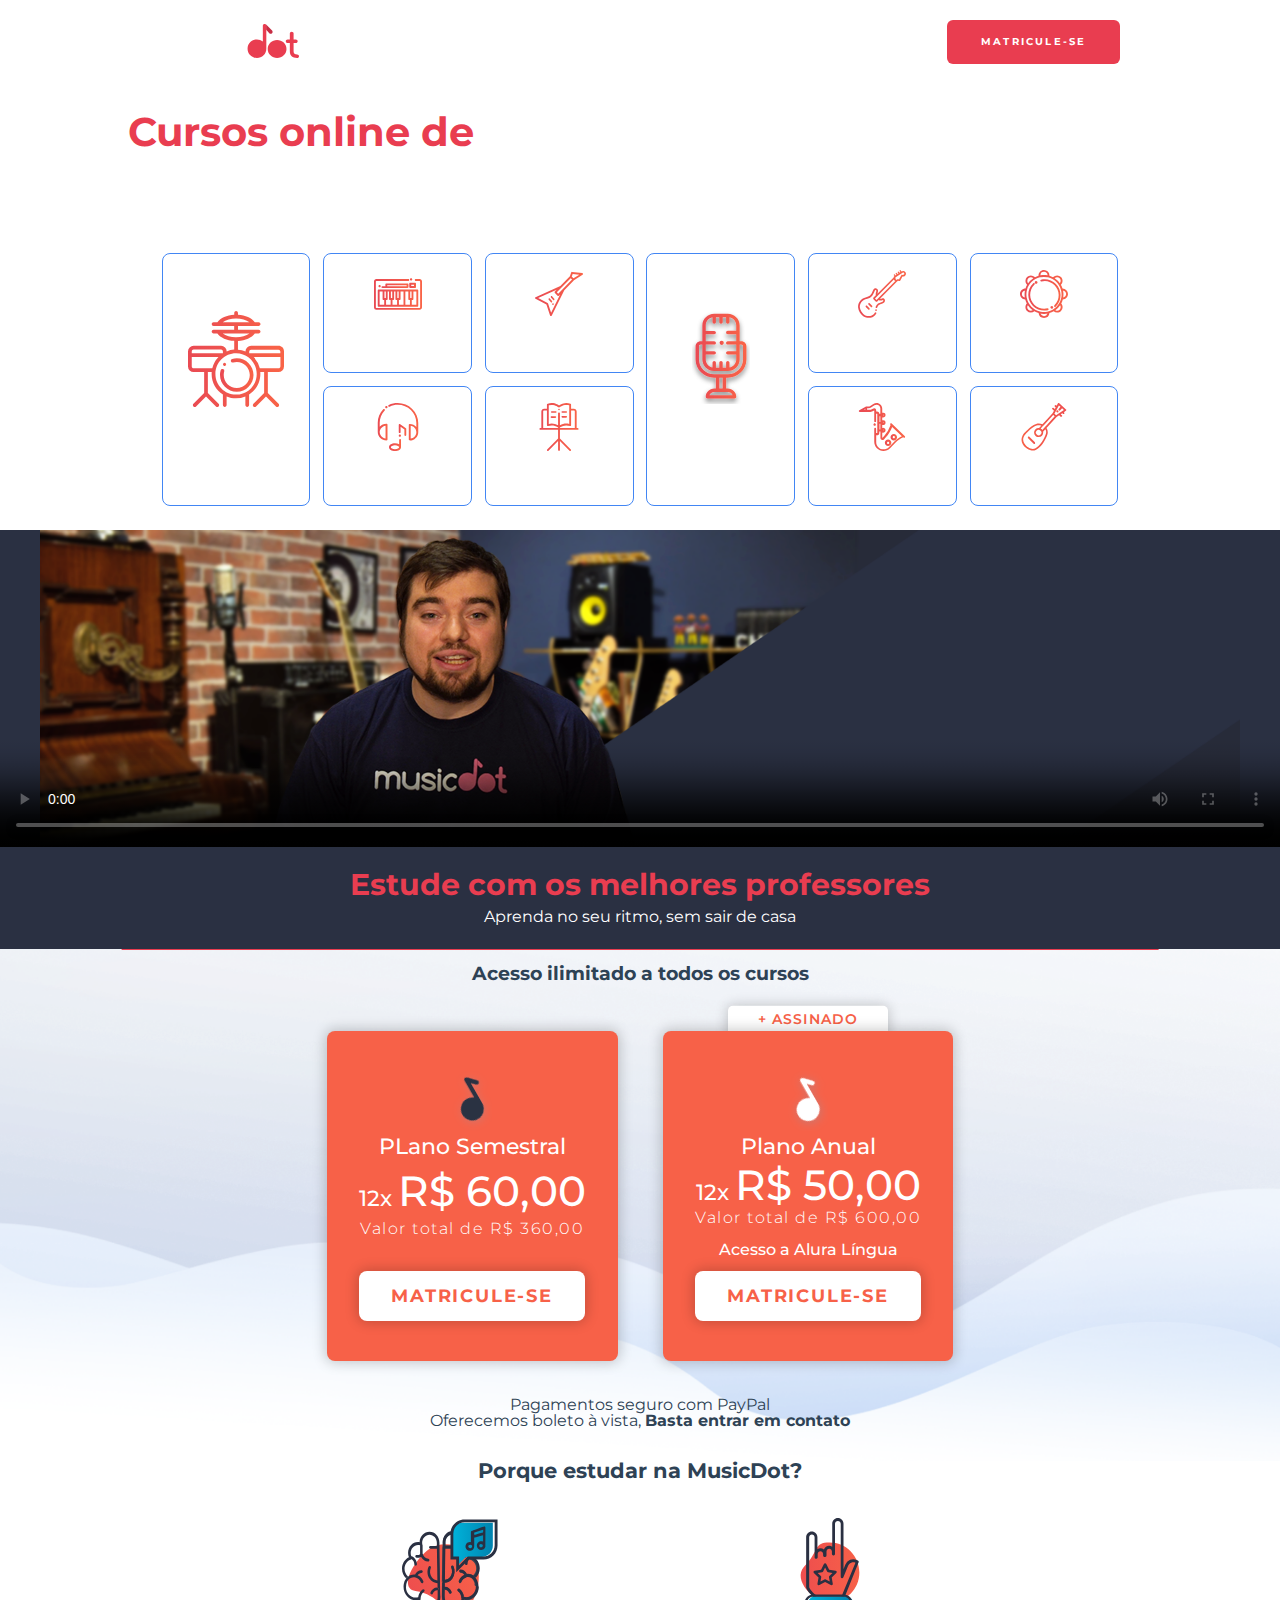
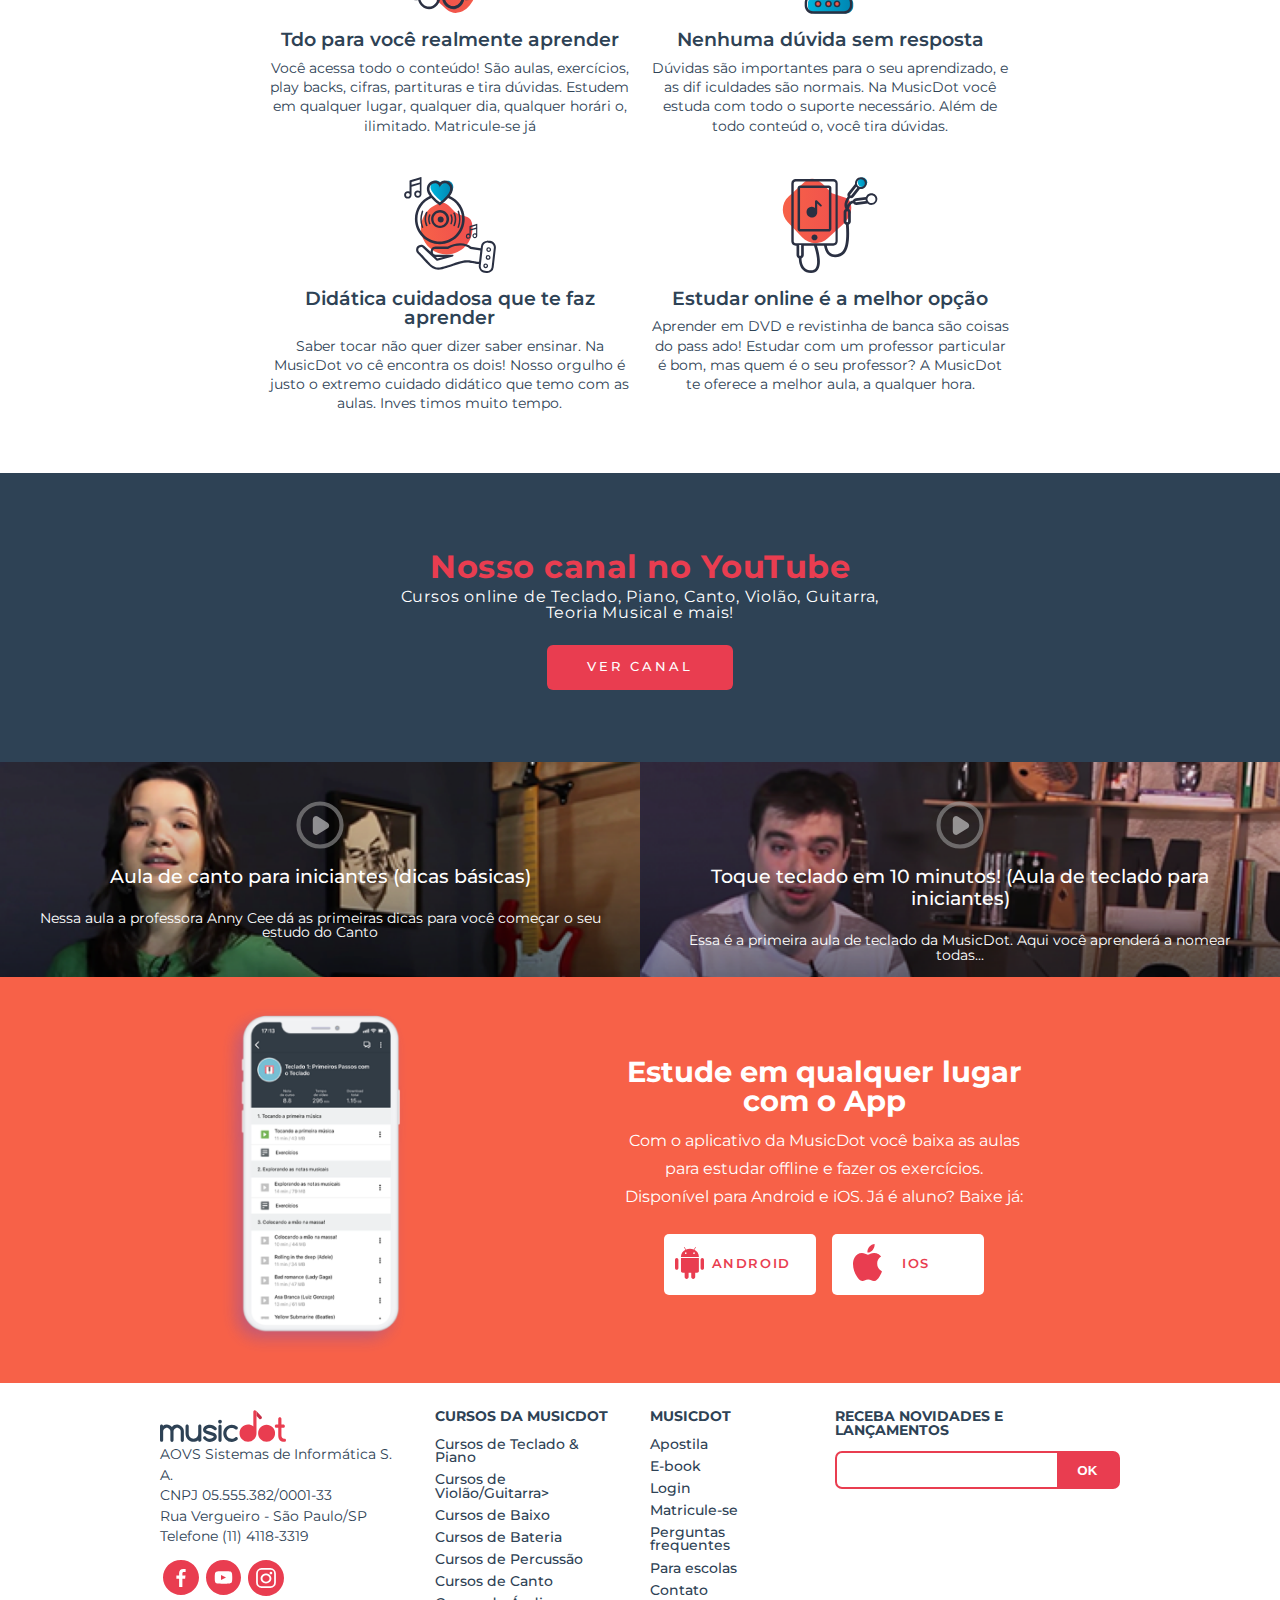
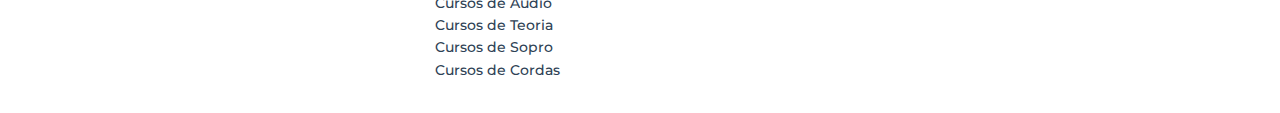
==== index.html @ e0f54ab3 "Adicionados os asquivos do projeto musicdot" ====
<!DOCTYPE html>
<html lang="pt-BR">
<head>
    <meta charset="UTF-8">
    <meta name="viewport" content="width=device-width, initial-scale=1.0">
    <title>MusicDot</title>
    <link rel="icon" href="img/favicon.ico">
    <link rel="stylesheet" href="https://fonts.googleapis.com/css?family=Montserrat:300,400,500,600,700,&display=block">
    <link rel="stylesheet" href="css/reset.css">
    <link rel="stylesheet" href="css/container.css">
    <link rel="stylesheet" href="css/cabecalho.css">
    <link rel="stylesheet" href="css/cursos.css">
    <link rel="stylesheet" href="css/video.css">
    <link rel="stylesheet" href="css/planos.css">
    <link rel="stylesheet" href="css/beneficios.css">
    <link rel="stylesheet" href="css/chamada-youtube.css">
    <link rel="stylesheet" href="css/chamada-app.css">
    <link rel="stylesheet" href="css/rodape.css">
    <link rel="stylesheet" href="css/form-newsletter.css">
</head>
<body>
    <header class="cabecalho container">
        <a href="index.html">
            <img class="cabecalho_logo" src="img/musicdot-logo-light.svg" title="Ir para a página inicial da MusicDot" alt="MusicDot">
        </a>

        <nav>
            <ul>
                <li class="cabecalho_item-menu"><a href="sobre.html#contato"> Contato </a></li>
                <li class="cabecalho_item-menu"><a href="#"> Entrar </a></li>
                <li class="cabecalho_item-menu cabecalho_item-menu--matricular"><a href="#"> Matricule-se </a></li>
            </ul>
        </nav>
    </header>
    <main>
        <section class="cursos">
            <article class="cursos_chamada --largura-grande">
                <h1 class="chamada_titulo">Cursos online de <strong class="chamada_titulo--destaque">música</strong></h1>
                <p>Comece agora e aprenda a sua primeira música em 10 minutos!</p>
                <a href="cursos.html" class="chamada_cursos_matricula botao">Matricule-se</a>
            </article>
            <nav>
                <ul class="cursos_lista">
                    <li class="curso--tecladopiano">
                        <a href="#">Teclado & Piano</a>
                    </li>
                    <li class="curso--violaoguitarra">
                        <a href="#">Violão & Guitarra</a>
                    </li>
                    <li class="curso--baixo">
                        <a href="#">Baixo</a>
                    </li>
                    <li class="curso--bateria curso--destaque">
                        <a href="#">Bateria</a>
                    </li>
                    <li class="curso--percussao">
                        <a href="#">Percussão</a>
                    </li>
                    <li class="curso--canto curso--destaque2">
                        <a href="#">Canto</a>
                    </li>
                    <li class="curso--audio">
                        <a href="#">Áudio</a>
                    </li>
                    <li class="curso--teoria">
                        <a href="#">Teoria</a>
                    </li>
                    <li class="curso--sopro">
                        <a href="#">Sopro</a>
                    </li>
                    <li class="curso--cordas">
                        <a href="#">Cordas</a>
                    </li>
                </ul>
            </nav>
        </section>
        <section class="video">
            <video controls class="video--mobile" src="video/video-promocional.mp4" poster="img/video-principal-mobile.png"></video>
            <video controls class="video--desktop" src="video/video-promocional.mp4" poster="img/video-principal.png"></video>
            <article class="video_textos">
                <h2 class="textos_titulo">Estude com os melhores professores</h2>
                <p>Aprenda no seu ritmo, sem sair de casa</p>
            </article>
        </section>
        <section class="planos">
            <h2 class="planos_titulo">Acesso ilimitado a todos os cursos</h2>
            <article class="cards_planoanual">
                <span class="plano--destaque"> + Assinado</span>
                <div class="planos_card card--anual">
                    <h3 class="plano_titulo">Plano Anual</h3>
                    <p>12x <span class="valor--destaque">R$ 50,00</span></p>
                    <p>Valor total de R$ 600,00</p>
                    <span>Acesso a Alura Língua</span>
                    <a href="cursos.html" class="cards_botao botao">Matricule-se</a>
                </div>
            </article>
            <article class="planos_card card--semestral">
                <h3 class="plano_titulo">PLano Semestral</h3>
                <p>12x <span class="valor--destaque">R$ 60,00</span></p>
                <p>Valor total de R$ 360,00</p>
                <a href="cursos.html" class="cards_botao botao">Matricule-se</a>        
            </article>
            <article class="planos_pagamentos">
                <p>Pagamentos seguro com PayPal</p>
                <p>Oferecemos boleto à vista, <a href="#">Basta entrar em contato</a></p>
            </article>
        </section>
        <section class="beneficios">
            <h2 class="beneficios_titulo">Porque estudar na MusicDot?</h2>
            <ul class="beneficios_lista">
                <li class="beneficio--paravoce">
                    <h3 class="beneficio_titulo">Tdo para você realmente aprender</h3>
                    <p class="beneficio_texto">Você	acessa	todo	o	conteúdo!	São	aulas,	exercícios,	play
                        backs,	cifras,	partituras	e	tira	dúvidas.	Estudem	em	qualquer	lugar,	qualquer	dia,	qualquer	horári
                        o,	ilimitado.	Matricule-se	já</p>
                </li>
                <li class="beneficio--duvidas">
                    <h3 class="beneficio_titulo">Nenhuma	dúvida	sem	resposta</h3>
                    <p class="beneficio_texto">Dúvidas	são	importantes	para	o	seu	aprendizado,	e	as	dif
                        iculdades	são	normais.	Na	MusicDot	você	estuda	com	todo	o	suporte	necessário.	Além	de	todo	conteúd
                        o,	você	tira	dúvidas.</p>
                </li>
                <li class="beneficio--didatica">
                    <h3 class="beneficio_titulo">Didática	cuidadosa	que	te	faz	aprender</h3>
                    <p class="beneficio_texto">Saber	tocar	não	quer	dizer	saber	ensinar.	Na	MusicDot	vo
                        cê	encontra	os	dois!	Nosso	orgulho	é	justo	o	extremo	cuidado	didático	que	temo	com	as	aulas.	Inves
                        timos	muito	tempo.</p>
                </li>
                <li class="beneficio--online">
                    <h3 class="beneficio_titulo">Estudar	online	é	a	melhor	opção</h3>
                    <p class="beneficio_texto">Aprender	em	DVD	e	revistinha	de	banca	são	coisas	do	pass
                        ado!	Estudar	com	um	professor	particular	é	bom,	mas	quem	é	o	seu	professor?	A	MusicDot	te	oferece	
                        a	melhor	aula,	a	qualquer	hora.</p>
                </li>
            </ul>
        </section>
        <section class="chamada_youtube">
            <article class="chamada_youtube_canal youtube_informacao icone--youtube --largura-grande">
                <h2 class="canal_titulo">Nosso canal no YouTube</h2>
                <p class="canal_texto">Cursos online de Teclado, Piano, Canto, Violão, Guitarra, Teoria Musical e mais!</p>
                <a href="https://www.youtube.com/user/musicdotonline" class="canal_button botao">Ver canal</a>
            </article>
            <article class="chamada_youtube_canal chamada_youtube--video1">
                <a href="#" class="video_descricao">
                    <h2 class="descricao_titulo">Aula de canto para iniciantes (dicas básicas)</h2>
                    <p class="descricao_texto">Nessa aula a professora Anny Cee dá as primeiras dicas para você começar o seu estudo do Canto</p>
                </a>
            </article>
            <article class="chamada_youtube_canal chamada_youtube--video2">
                <a href="#" class="video_descricao">
                    <h2 class="descricao_titulo">Toque teclado em 10 minutos! (Aula de teclado para iniciantes)</h2>
                    <p class="descricao_texto">Essa é a primeira aula de teclado da MusicDot. Aqui você aprenderá a nomear todas...</p>
                </a>
            </article>
        </section>
        <section class="chamada_aplicativo">
            <h2 class="aplicativo_titulo">Estude em qualquer lugar com o App</h2>
            <p class="aplicativo_texto">Com o aplicativo da MusicDot você baixa as aulas para estudar offline e fazer os exercícios. Disponível para Android e iOS. Já é aluno? <strong class="texto-destaque">Baixe já:</strong></p>
            <a href="https://play.google.com/story/apps/details?id=br.com.musicdot&hl=en" class="aplicativo_button app_download--android botao">Android</a>
            <a href="https://apps.apple.com/br/app/musicdot/id1333842849>" class="aplicativo_button app_download--ios botao">iOS</a>
        </section>
    </main>
    <footer class="rodape container">
        <section class="rodape_secao rodape_secao--sobre">
            <img class="rodape_logo" src="img/logo.svg" alt="Logo da MusicDot">

            <p class="rodape_infos-empresa">
                AOVS Sistemas de Informática S. A.
                <br>
                CNPJ 05.555.382/0001-33
                <br>
                Rua Vergueiro - São Paulo/SP
                <br>
                Telefone (11) 4118-3319
            </p>

            <ul class="rodape_lista-midias-sociais">
                <li class="rodape_item-midias-sociais">
                    <a href="https://www.facebook.com/user/musicdotonline">
                        <img src="img/footer-icone-facebook.svg" alt="MusicDot no Facebook">
                    </a>
                </li>
                <li class="rodape_item-midias-sociais">
                    <a href="https://www.youtube.com/user/musicdotonline">
                        <img src="img/footer-icone-youtube.svg" alt="MusicDot no Youtube">
                    </a>
                </li>
                <li class="rodape_item-midias-sociais">
                    <a href="https://www.instagram.com/musicdotonline">
                        <img src="img/footer-icone-instagram.svg" alt="Instagram">
                    </a>
                </li>
            </ul>
        </section>

        <section class="rodape_secao rodape_secao--cursos">
            <h2 class="rodape_titulo">Cursos da MusicDot</h2>
            <nav>
                <ul>
                    <li class="rodape_item-lista"><a href="#">Cursos de Teclado & Piano</a></li>
                    <li class="rodape_item-lista"><a href="#">Cursos de Violão/Guitarra></li>
                    <li class="rodape_item-lista"><a href="#">Cursos de Baixo</a></li>
                    <li class="rodape_item-lista"><a href="#">Cursos de Bateria</a></li>
                    <li class="rodape_item-lista"><a href="#">Cursos de Percussão</a></li>
                    <li class="rodape_item-lista"><a href="#">Cursos de Canto</a></li>
                    <li class="rodape_item-lista"><a href="#">Cursos de Áudio</a></li>
                    <li class="rodape_item-lista"><a href="#">Cursos de Teoria</a></li>
                    <li class="rodape_item-lista"><a href="#">Cursos de Sopro</a></li>
                    <li class="rodape_item-lista"><a href="#">Cursos de Cordas</a></li>
                </ul>
            </nav>
        </section>

        <section class="rodape_secao rodape_secao--links">
            <h2 class="rodape_titulo">MusicDot</h2>
            <nav>
                <ul>
                    <li class="rodape_item-lista"><a href="#">Apostila</a></li>
                    <li class="rodape_item-lista"><a href="#">E-book</a></li>
                    <li class="rodape_item-lista"><a href="#">Login</a></li>
                    <li class="rodape_item-lista"><a href="#">Matricule-se</a></li>
                    <li class="rodape_item-lista"><a href="#">Perguntas frequentes</a></li>
                    <li class="rodape_item-lista"><a href="#">Para escolas</a></li>
                    <li class="rodape_item-lista"><a href="#">Contato</a></li>
                </ul>
            </nav>
        </section>

        <section class="rodape_secao rodape_secao--newsletter">
            <h2 class="rodape_titulo">Receba novidades e lançamentos</h2>

            <form action="#" method="get" class="form-newsletter">
                <label for="form-newsletter_label" class="form-newsletter_label">
                    Seu email pessoal
                </label>
                <input id="email-newsletter" name="email-newsletter" type="email" class="form-newsletter_campo">
                <button type="submit" class="form-newsletter_botao">
                    OK
                </button>
            </form>
        </section>

    </footer>
</body>
</html>
---- css/container.css ----
.container {
    padding-left: 5%;
    padding-right: 5%;
}

@media (min-width: 1066px) {
    .container {
        padding-left: calc((100% - 960px) / 2);
        padding-right: calc((100% - 960px) / 2);
    }
}

@media (min-width: 1440px) {
    .container {
        padding-left: calc((100% - 1200px) / 2);
        padding-right: calc((100% - 1200px) / 2);
    }
}
---- css/cabecalho.css ----
.cabecalho {
    position: absolute;
    top: 0;
    width: 100%;
    box-sizing: border-box;

    text-align: center;
    font-size: 0.6rem;
    font-weight: bold;
    text-transform: uppercase;
    letter-spacing: 0.23em;
    
    color: #FFFFFF;
    /*background-color: #2D5377;*/
}

.cabecalho_logo {
    padding: 1.5em 0;
    width: 14.5em;
}

.cabecalho_menu {
    display: flex;
    justify-content: space-evenly;
    flex-wrap: wrap;

    background-color: #272b3a87;
}

.cabecalho_item-menu {
    display: inline-block;
}

.cabecalho_item-menu a {
    display: inline-block;
    padding: 1.86em 1.42em;
}

@media (min-width: 640px) {
    .cabecalho {
        padding-top: 0;
        padding-bottom: 0;
        display: flex;
        justify-content: space-between;
        align-items: center;
    }

    .cabecalho_logo {
        padding: 2.5em 0;
    }

    .cabecalho_menu {
        background-color: transparent;
    }
}

@media (min-width: 770px) {
    .cabecalho_item-menu--matricular {
        margin-left: 1.42em;

        border-radius: 6px;
        background-color: #e93d50;
    }

    .cabecalho_item-menu--matricular a {
        padding: 1.8em 3.5em;
    }
}

/*@media (min-width: 1066px) {
    .cabecalho {
        padding-left: calc((100% - 960px) / 2);
        padding-right: calc((100% - 960px) / 2);
    }
}
---- css/cursos.css ----
.--largura-maxima {
    width: 100%;
}

.--largura-grande {
    width: 80%;
}

.botao {
    font-size: .8rem;
    font-weight: 500;
    letter-spacing: 2.9px;
    text-transform: uppercase;
    padding: 1rem 40px;
    margin-top: .5rem;
    margin-bottom: .5rem;
    border-radius: 6px;
    transition: .25s;
}

.botao:hover {
    transform: translate(0, .22rem);
    transition: .25s;
}

.cursos {
    color: #ffffff;
    text-align: center;
    background-image: url(../img/home-background-mobile.png);
    background-size: cover;
    padding-top: 9.5rem;
    display: flex;
    flex-direction: column;
    align-items: center;
}

.cursos_chamada {
    display: flex;
    flex-direction: column;
    align-items: center;
}

.chamada_titulo {
    color: #e93d50;
    font-weight: 700;
    font-size: 1.2rem;
    margin-bottom: .3rem;
}

.chamada_titulo--destaque {
    color: #ffffff;
}

.chamada p {
    font-weight: 500;
    line-height: 1.3;
    margin: 1rem 0;
}

.chamada_cursos_matricula {
    color: #ffffff;
    background-color: #e93d50;
}

.cursos_lista {
    font-size: .7rem;
    font-weight: 600;
    margin-top: 1rem;
    margin-bottom: 1rem;
    display: grid;
    grid-template-columns: 7rem 7rem;
    grid-template-rows: repeat(5, 4.5rem);
    grid-gap: .5rem;
    text-align: center;
}

.cursos_lista li {
    border: 1px solid #4286f4;
    border-radius: 8px;
    box-sizing: border-box;
    display: flex;
    justify-content: space-around;
    align-items: center;
    background-repeat: no-repeat;
    background-size: 2rem 2rem;
    background-position: top .6rem center;
    padding-top: 2.5rem;
    transition: .25s;
}

.cursos_lista li:hover {
    transform: translate(0, .22rem);
    background-color: rgba(66, 134, 244, 0.337);
    transition: .25s;
}

.curso--tecladopiano {
    background-image: url(../img/icone-teclado-piano.svg);
}

.curso--violaoguitarra {
    background-image: url(../img/icones-violao-guitarra.svg);
}

.curso--baixo {
    background-image: url(../img/icones-baixo.svg);
}

.curso--bateria{
    background-image: url(../img/icones-bateria.svg);
}

.curso--percussao {
    background-image: url(../img/icones-percussao.svg);
}

.curso--canto {
    background-image: url(../img/icones-canto.svg);
}

.curso--audio{
    background-image: url(../img/icones-audio.svg);
}

.curso--teoria {
    background-image: url(../img/icones-teoria.svg);
}

.curso--sopro {
    background-image: url(../img/icones-sopro.svg);
}

.curso--cordas {
    background-image: url(../img/icone-cordas.svg);
}

.cursos_lista img {
    width: 2rem;
    height: 2rem;
    margin-bottom: 5px;
}

@media(min-width: 768px) {
    .cursos {
        padding: 6rem 5% 0;
        background-image: url(../img/home-background.png);
    }

    .cursos_chamada {
        width: 300px;
        align-items: flex-start;
        align-self: flex-start;
        text-align: left;
    }

    .chamada_titulo {
        font-size: 2rem;
    }

    .chamada_cursos_matricula {
        display: none;
    }

    .cursos_lista {
        grid-template-columns: repeat(5, 7rem);
        grid-template-rows: 5.5rem 5.5rem 5.5rem;
        gap: .8rem;
    }

    .cursos_lista li {
        background-repeat: no-repeat;
        background-size: 2rem 2rem;
        background-position: top 1rem center;
        padding-top: 2.5rem;
    }

    .cursos_lista .curso--destaque {
        order: -1;
        grid-area: 1/1/span 3/3;
        padding-top: 5.5rem;
        background-size: 6rem 6rem;
        background-position: top 3.6rem center;
    }
}

@media(min-width: 1200px) {
    .cursos {
        padding: 7rem 10% 0;
    }

    .cursos_chamada {
        width: 450px;
    }

    .chamada_titulo {
        font-size: 2.5rem;
    }

    .cursos_lista {
        grid-template-columns: repeat(6, 9.3rem);
        grid-template-rows: 7.5rem 7.5rem;
        margin-top: 1.5rem;
        margin-bottom: 1.5rem;
    }

    .cursos_lista li {
        background-repeat: no-repeat;
        background-size: 3rem 3rem;
        background-position: top 1rem center;
        padding-top: 2.5rem;
    }

    .cursos_lista .curso--destaque {
        order: -1;
        grid-area: 1/1/span 2/2;
        padding-top: 6rem;
        background-size: 6rem 6rem;
        background-position: top 3.6rem center;
    }

    .cursos_lista .curso--destaque2 {
        order: -1;
        grid-area: 1/4/span 2/5;
        padding-top: 6rem;
        background-size: 6rem 6rem;
        background-position: top 3.6rem center;
    }

    .cursos_lista p {
        font-size: .9rem;
    }

    .curso--destaque2 .imagem-destaque2 {
        width: 6rem;
        height: 6rem;
        margin-bottom: .8rem;
    }
}

@media(min-width: 1440px) {
    .cursos_lista {
        grid-template-columns: repeat(6, 11rem);
    }
}

@media(min-width: 1600px) {
    .cursos_lista {
        grid-template-columns: repeat(6, 13rem);
    }

    .cursos_lista img {
        width: 3rem;
        height: 3rem;
        margin-bottom: 10px;
    }
}
---- css/video.css ----
.video {
    display: flex;
    flex-direction: column;
    align-items: center;
    text-align: center;
    color: #ffffff;
    background-color: #2a3042;
}

.video--mobile {
    width: 100%;
    height: 8.9rem;
}

.video--desktop {
    display: none;
}

.video_textos {
    margin-top: 1rem;
    margin-bottom: 1rem;
    position: relative;
    padding: 0 10%;
    box-sizing: border-box;
}

.textos_titulo {
    font-weight: 700;
    font-size: 1.2rem;
    margin-bottom: .3rem;
    margin-bottom: .5rem;
}

.textos_titulo::first-line {
    color: #e93d50;
}

@media(min-width: 768px) {
    .video--mobile {
        display: none;
    }

    .video--desktop {
        display: block;
        width: 100%;
        height: 12.8rem;
    }

    .textos_titulo {
        font-size: 1.5rem;
    }
}

@media(min-width: 1200px) {
    .video--desktop {
        height: 19.8rem;
    }

    .video_textos {
        margin-top: 1.5rem;
        margin-bottom: 1.5rem;
    }

    .video_textos::before {
        width: 5rem;
        height: 5rem;
    }

    .textos_titulo {
        font-size: 1.9rem;
    }
}

@media(min-width: 1600px) {
    .video--desktop {
        height: 26.8rem;
    }
}
---- css/planos.css ----
.planos {
    background-image: url(../img/planos-background-mobile.png);
    background-size: cover;
    background-repeat: no-repeat;
    text-align: center;
    padding-top: 15px;
    padding-bottom: 1.8rem;
    display: grid;
    justify-items: center;
    position: relative;
}

.planos::before{
    content: "";
    width: 81%;
    height: .1rem;
    background-color: #e93d50;
    position: absolute;
    top: 0;
    left: 50%;
    transform: translate(-50%, 0);
}

.planos_titulo{
    font-size: .85rem;
    font-weight: 700;
    margin-bottom: 2rem;
}

.planos_card{
    background-color: #f76148;
    border-radius: 8px;
    margin-bottom: 1.3rem;
    color: #fff;
    padding: 4rem 1rem 1rem;
    display: flex;
    flex-direction: column;
    align-items: center;
    box-shadow: 0 0 .8rem .1rem rgba(0, 0, 0, .2);
    background-repeat: no-repeat;
    background-size: 1.7rem;
    background-position: top 1.5rem center;
}

.card--anual{
    background-image: url(../img/simbolo-musidot-branco.svg);
}

.card--semestral{
    background-image: url(../img/simbolo-musidot-dark.svg);
}

.plano_titulo{
    margin: 8px 0;
}

.planos_card p + p{
    font-weight: 300;
    margin-top: .2rem;
    letter-spacing: 1.5px;
}

.plano_titulo, .plano_titulo + p{
    font-size: 1rem;
    font-weight: 500;
}

.valor--destaque{
    font-size: 2rem;
    font-weight: 700;
}

.planos_card span{
    font-weight: 500;
}

.cards_botao{
    color: #f76148;
    text-transform: uppercase;
    letter-spacing: 1.8px;
    font-weight: 600;
    border-radius: 8px;
    margin-top: .8rem;
    padding: 1rem 2rem;
    background-color: #fff;
    box-shadow: 0 0 .8rem .1rem rgba(0, 0, 0, .2);
}

.card--anual{
    position: relative;
    z-index: 2;
}

.plano--destaque{
    color: #f76148;
    font-weight: 600;
    text-transform: uppercase;
    letter-spacing: 1.1px;
    width: 8rem;
    padding: .4rem 0 .8rem;
    border-radius: 5px;
    box-shadow: 0 0 .8rem .05rem rgba(0, 0, 0, .2);
    background-color: #fff;
    position: absolute;
    transform: translate(-50%, -65%);
    z-index: 1;
}

.card--anual p + p, .card--semestral p + p{
    margin-bottom: 1rem;
}

.planos > p {
    width: 250px;
    font-size: .6rem;
    font-weight: 600;
    line-height: 18px;
}

.planos a{
    font-weight: 700;
}

@media(min-width:768px){
    .planos{
        grid-template-columns: 20rem 20rem;
        grid-template-areas: 
        "header header"
        "card1 card2"
        "footer footer";
        gap: 1rem;
        justify-content: center;
        padding-bottom: 2rem;
        background-image: url(../img/planos-background.png);
        background-size: cover;
    }

    .planos_titulo{
        grid-area: header;
    }

    .cards_planoanual{
        grid-area: card2;
    }

    .card--semestral{
        grid-area: card1;
    }

    .planos_pagamentos{
        grid-column-end: span 2;
    }

    .planos--maisassinado{
        font-size: .8rem;
    }

    .planos_card{
        padding: 6rem 2rem 2rem;
        justify-content: space-between;
        background-size: 2.5rem;
        background-position: top 2.5rem center;
    }

    .planos_card img{
        width: 2.5rem;
    }

    .plano_titulo, .plano_titulo + p{
        font-size: 1.4rem;
        font-weight: 500;
    }

    .valor--destaque{
        font-size: 2.6rem;
        font-weight: 700;
    }

    .plano--destaque{
        font-size: .6rem;
    }

    .cards_botao{
        font-size: 1.1rem;
        transition: .25s;
    }

    .planos > p{
        font-size: .9rem;
        font-weight: 600;
        line-height: 18px;
    }
}

@media(min-width:1200px){
    .planos_titulo{
        font-size: 1.2rem;
    }

    .plano--destaque{
        font-size: .9rem;
        width: 10rem;
        transform: translate(-50%, -75%);
    }

}
---- css/beneficios.css ----
.beneficios{
    text-align: center;
    margin-bottom: 2rem;
    padding: 0 10%;
    display: flex;
    flex-direction: column;
    align-items: center;
}

.beneficios_titulo{
    font-size: 1rem;
    font-weight: 700;
}

.beneficios_lista li{
    padding-top: 5.5rem;
    background-repeat: no-repeat;
    background-size: 4rem 4rem;
    background-position: top 20px center;
}

.beneficio--paravoce{
    background-image: url(../img/icone-beneficios-tudo-para-voce.svg);
}

.beneficio--duvidas{
    background-image: url(../img/icone-beneficios-nenhuma-duvida.svg);
}

.beneficio--didatica{
    background-image: url(../img/icone-beneficios-didatica-cuidadosa.svg);
}

.beneficio--online{
    background-image: url(../img/icone-beneficios-online.svg);
}

.beneficio_titulo{
    font-size: .8rem;
    font-weight: 600;
    margin-top: 1rem;
    margin-bottom: .2rem;
}

.beneficio_texto{
    line-height: 1rem;
}

@media(min-width:768px){
    .beneficios{
        margin-bottom: 3.7rem;
    }

    .beneficios_lista{
        display: grid;
        grid-template-columns: 17.5rem 17.5rem;
        gap: 1rem;
    }

    .beneficios_titulo{
        margin-bottom: 1rem;
    }

    .beneficio_titulo{
        font-size: 1.1rem;
    }

    .beneficio_texto{
        font-size: .8rem;
    }
}

@media(min-width:1200px){
    .beneficios_titulo{
        font-size: 1.3rem;
    }

    .beneficios_lista{
        gap: 1.3rem;
        grid-template-columns: 22.5rem 22.5rem;
    }

    .beneficios_lista li{
        padding-top: 7.25rem;
        background-size: 6rem 6rem;
    }

    .beneficio_titulo{
        font-size: 1.2rem;
        margin-bottom: .6rem;
    }

    .beneficio_texto{
        font-size: .9rem;
        line-height: 1.2rem;
    }
}
---- css/chamada-youtube.css ----
.chamada_youtube {
    background-color: #2e4255;
    display: grid;
    justify-items: center;
}

.chamada_youtube_canal {
    color: #fff;
    display: flex;
    flex-direction: column;
    align-items: center;
    text-align: center;
    padding: 1.2rem 2rem .9rem;
    position: relative;
    box-sizing: border-box;
}

.icone--yotube::before {
    content: "";
    width: 3rem;
    height: 3rem;
    background-image: url(../img/icone-youtube.svg);
    background-size: 100%;
    background-repeat: no-repeat;
    position: absolute;
    top: 0;
    left: 50%;
    transform: translate(-50%, -50%);
}

.canal_titulo {
    color: #e93d50;
    font-size: 1rem;
    font-weight: 700;
    margin-top: .9rem;
    margin-bottom: .1rem;
    letter-spacing: .5px;
}

.canal_texto {
    font-size: .6rem;
    letter-spacing: .8px;
    line-height: 12px;
    margin-bottom: 1rem;
}

.canal_button {
    color: #fff;
    background-color: #e93d50;
}

.video_descrical {
    width: 85%;
}

.descricao_titulo {
    font-size: .9rem;
    font-weight: 500;
    line-height: 15px;
    margin-bottom: .5rem;
}

.descricao_titulo::before {
    content: "";
    width: 3rem;
    height: 3rem;
    background-image: url(../img/play-button.svg);
    background-size: 100%;
    display: block;
    margin: 1.2rem auto 1rem;
}

.chamada_youtube--video1 {
    background-image: url(../img/videos-thumbnail-video1.png);
}

.chamada_youtube--video2 {
    background-image: url(../img/videos-thumbnail-video2.png);
}

.chamada_youtube--video1,
.chamada_youtube--video2 {
    background-size: cover;
    width: 100%;
}

@media(min-width:768px) {
    .chamada_youtube {
        grid-template-columns: 1fr 1fr;
        grid-template-areas:
            "chamada chamada"
            "video1 video2";
    }

    .youtube_informacao {
        padding: 2rem 17%;
        box-sizing: border-box;
        grid-area: chamada;
    }

    .icone--youtube::before {
        width: 5rem;
        height: 5rem;
    }

    .chamada_youtube--video1 {
        grid-area: video1;
    }

    .chamada_youtube--video2 {
        grid-area: video2;
    }

    .canal_titulo {
        font-size: 1.5rem;
    }

    .descricao_texto {
        font-size: .8rem;
    }
}

@media(min-width:1200px){
    .youtube_informacao{
        padding: 4rem 20%;
    }

    .icone--yotube::before{
        width: 6rem;
        height: 6rem;
    }

    .canal_titulo{
        font-size: 2rem;
        margin-bottom: .4rem;
    }

    .canal_texto{
        font-size: 1rem;
        line-height: 1rem;
    }

    .video_descrical{
        width: 75%;
        text-align: left;
    }

    .descricao_titulo{
        font-size: 1.2rem;
        line-height: 1.4rem;
        margin-bottom: 1.5rem;
    }

    .descricao_texto{
        font-size: .9rem;
    }
}
---- css/chamada-app.css ----
.chamada_aplicativo{
    color: #fff;
    text-align: center;
    background-color: #f76148;
    padding: 2rem 7.5%;
    display: grid;
    grid-template-columns: 1fr 1fr;
    grid-template-rows: auto;
    justify-items: center;
}

.aplicativo_titulo{
    font-size: 1.2rem;
    font-weight: 700;
    margin-bottom: .8rem;
    line-height: 24px;
    grid-column-end: span 2;
}

.aplicativo_texto{
    line-height: 20px;
    margin-bottom: 15px;
    grid-column-end: span 2;
}

.texto_destaque{
    font-weight: 600;
}

.chamada_aplicativo_button--wrapper{
    display: flex;
    justify-content: space-evenly;
}

.aplicativo_button{
    color: #e93d50;
    font-weight: 600;
    letter-spacing: 1.6px;
    text-transform: uppercase;
    background-color: #fff;
    border: none;
    border-radius: 5px;
    width: 5.9rem;
    padding: 1rem 0 1rem 1rem;
    box-sizing: border-box;
    font-size: .5rem;
    background-size: 1.2rem;
    background-repeat: no-repeat;
}

.app_download--android{
    background-image: url(../img/icone-android-logo.svg);
    background-position: left .5rem center;
    padding-left: 1.4rem;
}

.app_download--ios{
    background-image: url(../img/icone-apple-logo.svg);
    background-position: left 1rem top .4rem;
}

.aplicativo--icone{
    width: 1.2rem;
    height: 1.2rem;
    margin-right: .2rem;
    vertical-align: middle;
}

@media(min-width: 768px){
    .chamada_aplicativo{
        background-image: url(../img/mockup-app.png);
        background-size: 12rem;
        background-position: left 20% center;
        background-repeat: no-repeat;
        padding: 5rem 20%;
        grid-template-columns: 1fr 9rem 9rem;
        column-gap: 1rem;
        grid-template-areas: 
        ". titulo titulo"
        ". texto texto"
        ". android ios";
    }

    .aplicativo_titulo{
        font-size: 1.5rem;
        line-height: 29px;
        grid-area: titulo;
    }

    .aplicativo_texto{
        line-height: 28px;
        grid-area: texto;
    }

    .app_download--android{
        grid-area: android;
        justify-self: flex-end;
    }

    .app_download--ios{
        grid-area: ios;
        justify-self: flex-start;
    }
}

@media(min-width:1200px){
    .chamada_aplicativo{
        grid-template-columns: 1fr 12rem 12rem;
    }

    .aplicativo_titulo{
        font-size: 1.8rem;
    }

    .aplicativo_button{
        width: 9.5rem;
        font-size: .8rem;
        background-size: 1.8rem;
        padding: 1.5rem 0 1.5rem 1rem;
    }

    .app_download--android{
        background-position: left .7rem top .8rem;
        padding-left: 1.4rem;
    }

    .app_download--ios{
        background-position: left 1.3rem top .6rem;
    }
}
---- css/rodape.css ----
.rodape {
    /*padding: 2em 5%;*/
    padding-top: 2em;
    padding-bottom: 2em;

    text-align: center;
    font-size: 0.7rem;
}

.rodape_logo {
    width: 11.25em;
    font-size: 0.7rem;
}

.rodape_lista-midias-sociais {
    display: flex;
    justify-content: center;
}

.rodape_infos-empresa {
    line-height: 1.5;
}

/*.rodape_secao + .rodape_secao {
    margin-top: 2em;
}
*/
.rodape_lista-midias-sociais {
    display: flex;
    justify-content: center;
    margin-top: 1em;
}

.rodape_item-midias-sociais {
    width: 2.62em;
    margin: 0 .25em;
}

.rodape_item-midias-sociais img {
    width: 100%;
}

.rodape_titulo {
    margin-bottom: 1em;

    font-size: 1.45em;
    font-weight: bold;
    text-transform: uppercase;
}

.rodape_item-lista {
    font-weight: 500;
    margin: 0.625em 0;
}

@media(max-width: 640px) {
    .rodape_secao + .rodape_secao {
        margin-top: 2em;
    }
}

@media(min-width: 640px) and (max-width: 1200px) {
    .rodape {
        display: flex;
        flex-wrap: wrap;
        justify-content: space-between;

        font-size: 1rem;
    }

    .rodape_secao--sobre,
    .rodape_secao--cursos,
    .rodape_secao--links,
    .rodape_secao--newsletter {
        width: 45%;
    }

    .rodape_secao--cursos {
        order: 1;
        margin: 0;
    }

    .rodape_secao--links {
        order: 2;
        margin: 0;
    }

    .rodape_secao--sobre {
        order: 3;
        margin-top: 2em;
    }

    .rodape_secao--newsletter {
        order: 4;
        margin-top: 2em;
    }
}

@media(min-width: 1200px) {
    .rodape {
        display: flex;
        justify-content: space-between;
        font-size: 0.85rem;

        text-align: left;
    }

    .rodape_titulo {
        font-size: 1em;
    }

    .rodape_lista-midias-sociais {
        justify-content: left;
    }

    .rodape_secao {
        margin-top: 0;
    }

    .rodape_secao + .rodape_secao {
        margin-left: 2em;
    }
}
---- css/form-newsletter.css ----
.form-newsletter {
    display: flex;
    width: 100%;
    overflow: hidden;
    box-sizing: border-box;

    border-radius: 7px;
    border: 2px solid #e93d50;
    background-color: #e93d50;
}

.form-newsletter_label {
    position: absolute;
    left: -10000px;
    width: 1px;
    height: 1px;
    overflow: hidden;
}

.form-newsletter_campo {
    padding: .6rem .4rem;
    flex-grow: 1;
    border: none;
}

.form-newsletter_botao {
    flex-grow: 1;
    border: none;

    text-transform: uppercase;
    font-weight: 600;

    background-color: #e93d50;
    color: #ffffff;
}
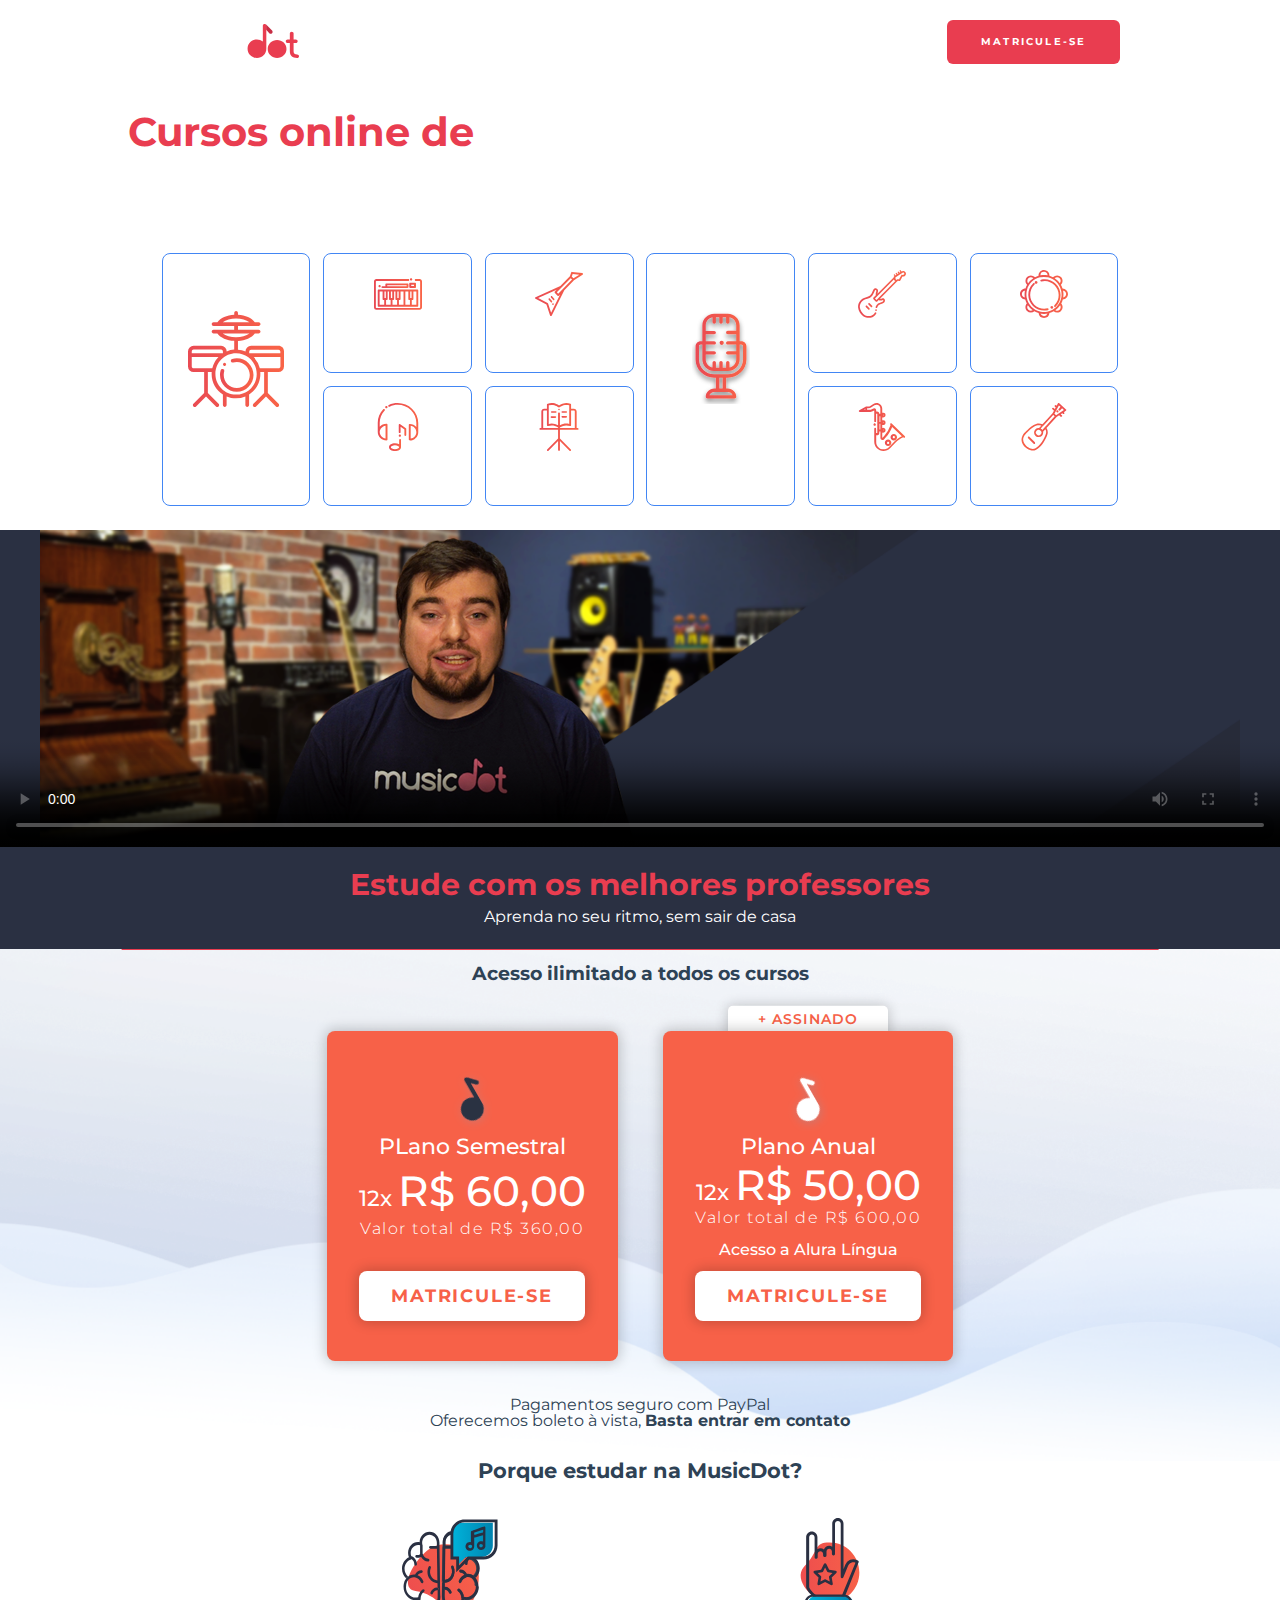
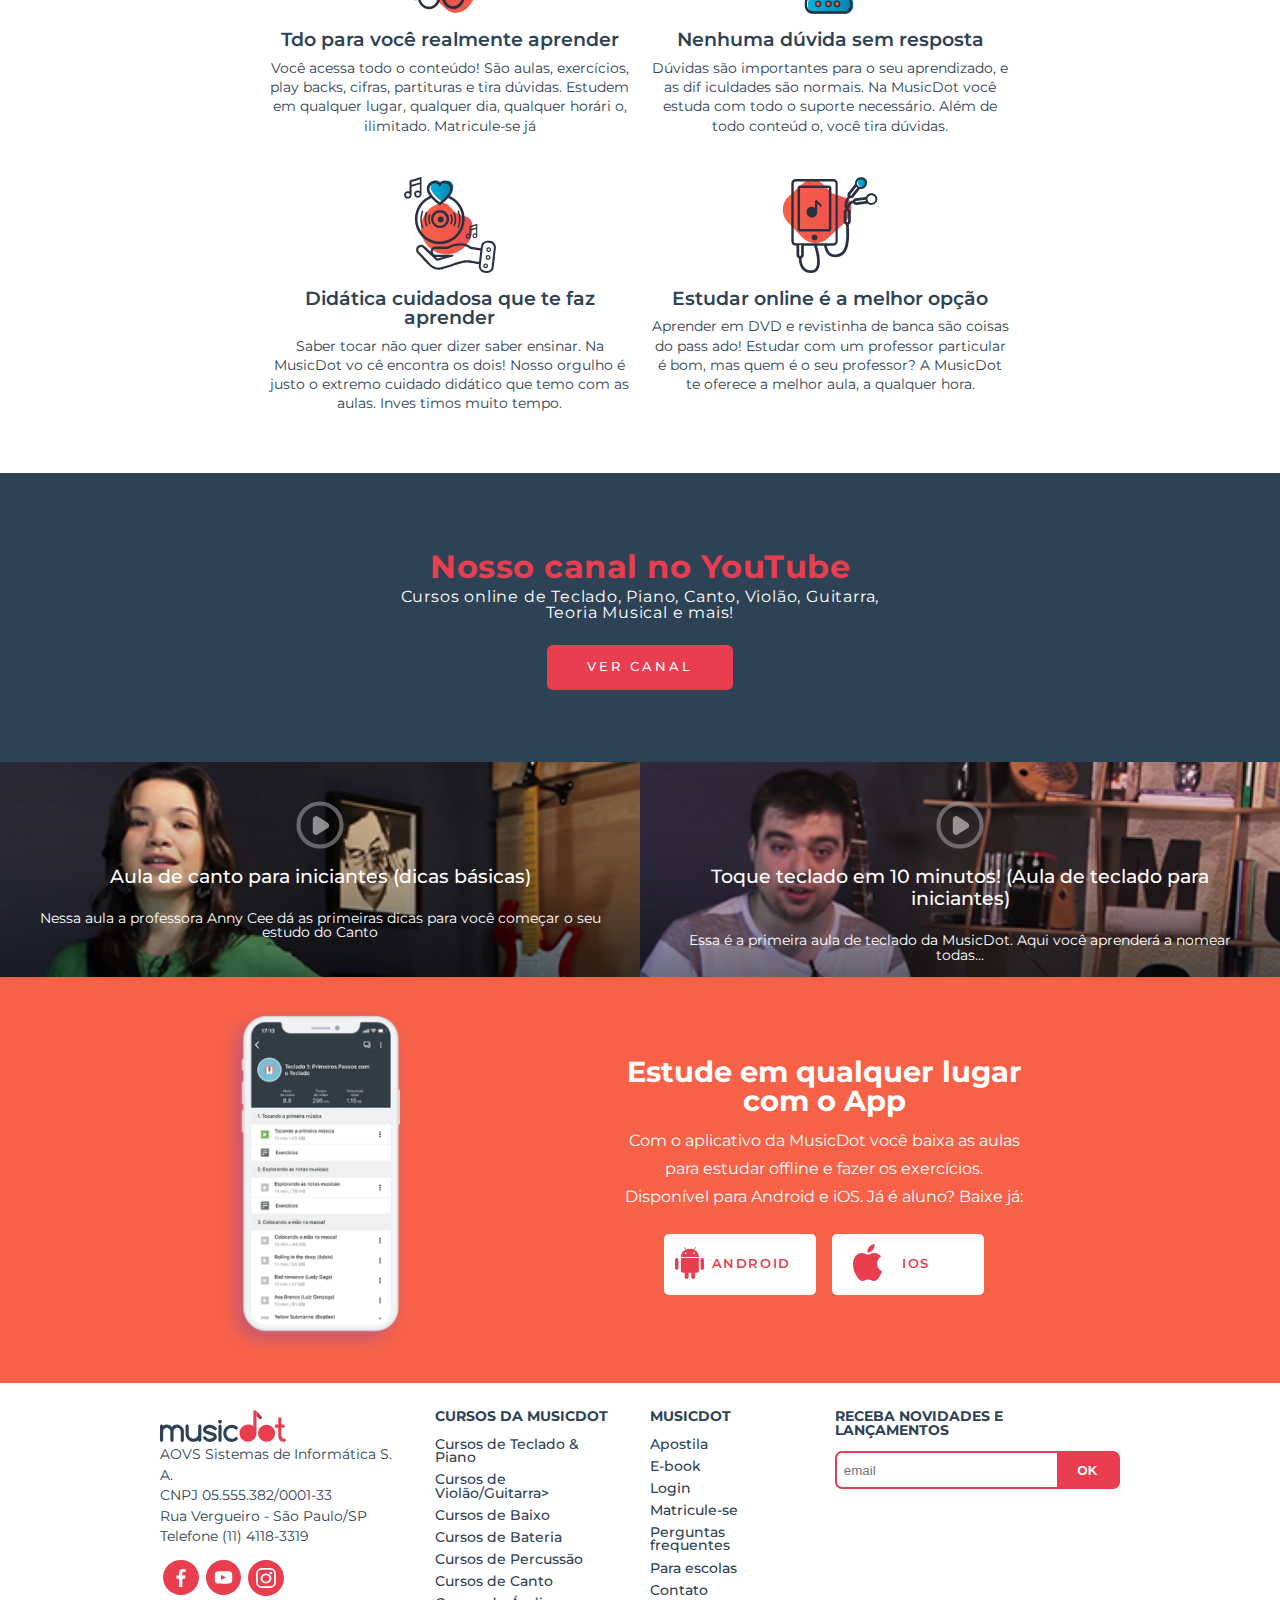
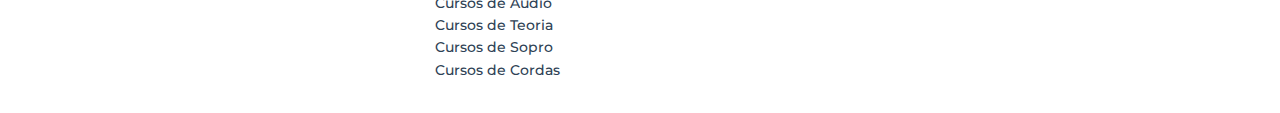
==== commit ecf34db5: "Ajuste nos links de matricula" ====
--- a/index.html
+++ b/index.html
@@ -28,7 +28,7 @@
             <ul>
                 <li class="cabecalho_item-menu"><a href="sobre.html#contato"> Contato </a></li>
                 <li class="cabecalho_item-menu"><a href="#"> Entrar </a></li>
-                <li class="cabecalho_item-menu cabecalho_item-menu--matricular"><a href="#"> Matricule-se </a></li>
+                <li class="cabecalho_item-menu cabecalho_item-menu--matricular"><a href="matricula.html"> Matricule-se </a></li>
             </ul>
         </nav>
     </header>
@@ -37,7 +37,7 @@
             <article class="cursos_chamada --largura-grande">
                 <h1 class="chamada_titulo">Cursos online de <strong class="chamada_titulo--destaque">música</strong></h1>
                 <p>Comece agora e aprenda a sua primeira música em 10 minutos!</p>
-                <a href="cursos.html" class="chamada_cursos_matricula botao">Matricule-se</a>
+                <a href="matricula.html" class="chamada_cursos_matricula botao">Matricule-se</a>
             </article>
             <nav>
                 <ul class="cursos_lista">
@@ -91,14 +91,14 @@
                     <p>12x <span class="valor--destaque">R$ 50,00</span></p>
                     <p>Valor total de R$ 600,00</p>
                     <span>Acesso a Alura Língua</span>
-                    <a href="cursos.html" class="cards_botao botao">Matricule-se</a>
+                    <a href="matricula.html" class="cards_botao botao">Matricule-se</a>
                 </div>
             </article>
             <article class="planos_card card--semestral">
                 <h3 class="plano_titulo">PLano Semestral</h3>
                 <p>12x <span class="valor--destaque">R$ 60,00</span></p>
                 <p>Valor total de R$ 360,00</p>
-                <a href="cursos.html" class="cards_botao botao">Matricule-se</a>        
+                <a href="matricula.html" class="cards_botao botao">Matricule-se</a>        
             </article>
             <article class="planos_pagamentos">
                 <p>Pagamentos seguro com PayPal</p>
@@ -218,7 +218,7 @@
                     <li class="rodape_item-lista"><a href="#">Apostila</a></li>
                     <li class="rodape_item-lista"><a href="#">E-book</a></li>
                     <li class="rodape_item-lista"><a href="#">Login</a></li>
-                    <li class="rodape_item-lista"><a href="#">Matricule-se</a></li>
+                    <li class="rodape_item-lista"><a href="matricula.html">Matricule-se</a></li>
                     <li class="rodape_item-lista"><a href="#">Perguntas frequentes</a></li>
                     <li class="rodape_item-lista"><a href="#">Para escolas</a></li>
                     <li class="rodape_item-lista"><a href="#">Contato</a></li>
@@ -233,7 +233,7 @@
                 <label for="form-newsletter_label" class="form-newsletter_label">
                     Seu email pessoal
                 </label>
-                <input id="email-newsletter" name="email-newsletter" type="email" class="form-newsletter_campo">
+                <input id="email-newsletter" name="email-newsletter" type="email" class="form-newsletter_campo" placeholder="email">
                 <button type="submit" class="form-newsletter_botao">
                     OK
                 </button>
